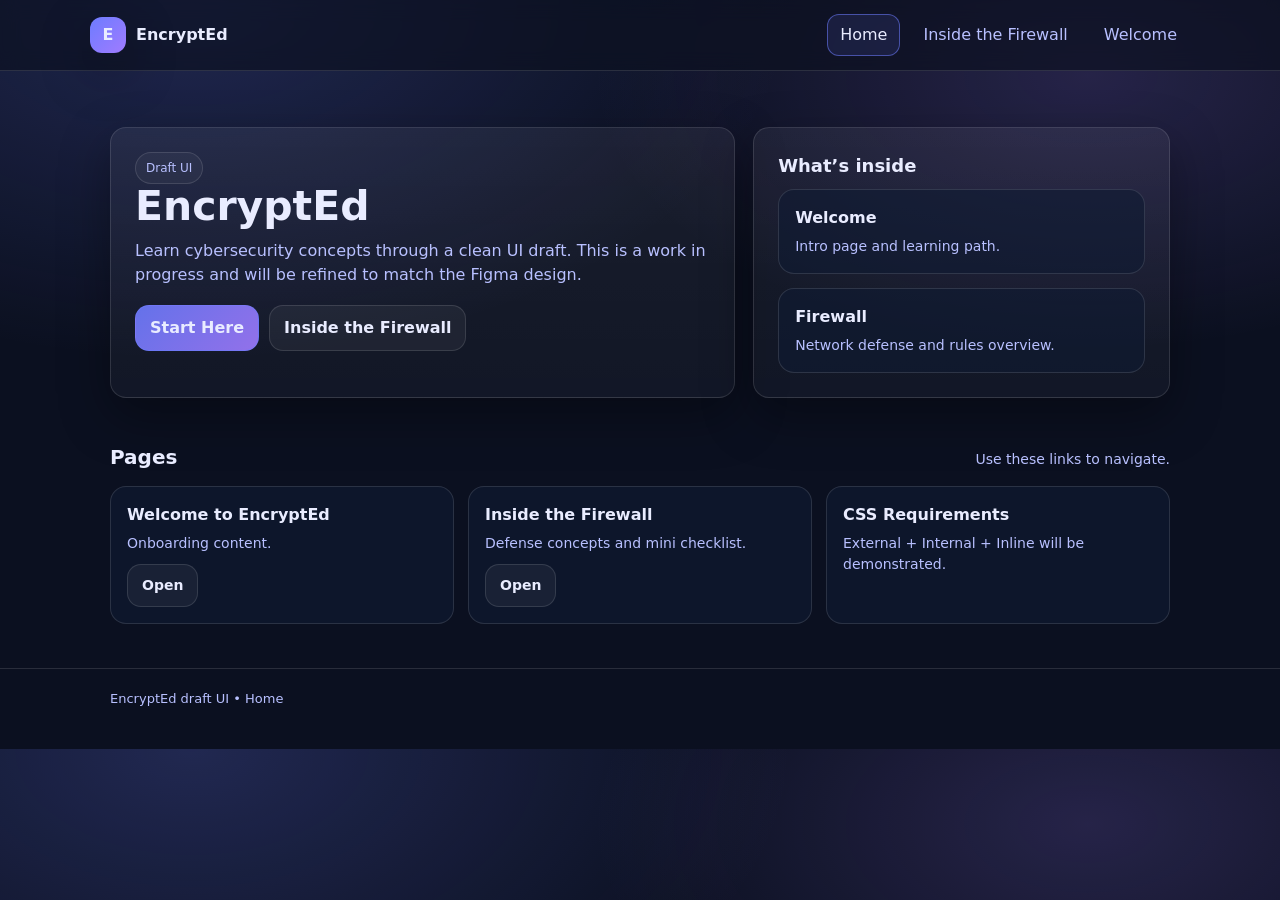
==== index.html @ 1bc4c8c1 "Add files via upload" ====
<!doctype html>
<html lang="en">
<head>
  <meta charset="utf-8">
  <meta name="viewport" content="width=device-width, initial-scale=1">
  <title>EncryptEd | Home</title>
  <link rel="stylesheet" href="Styles.css">
</head>

<body>
  <header class="site-header">
    <div class="container header-inner">
      <a class="brand" href="index.html">
        <span class="brand-badge" aria-hidden="true">E</span>
        <span>EncryptEd</span>
      </a>

      <nav class="nav" aria-label="Primary navigation">
        <a href="index.html" aria-current="page">Home</a>
        <a href="inside-firewall.html">Inside the Firewall</a>
        <a href="welcome-encrypted.html">Welcome</a>
      </nav>
    </div>
  </header>

  <main>
    <section class="hero">
      <div class="container hero-grid">
        <div class="hero-card">
          <span class="badge">Draft UI</span>
          <h1>EncryptEd</h1>
          <p>
            Learn cybersecurity concepts through a clean UI draft. This is a work in progress
            and will be refined to match the Figma design.
          </p>

          <div class="hero-actions">
            <a class="btn primary" href="welcome-encrypted.html">Start Here</a>
            <a class="btn" href="inside-firewall.html">Inside the Firewall</a>
          </div>
        </div>

        <aside class="hero-card" aria-label="Quick overview">
          <h2 style="margin:0 0 10px; font-size:18px;">What’s inside</h2>
          <div class="grid">
            <div class="card">
              <h3>Welcome</h3>
              <p>Intro page and learning path.</p>
            </div>
            <div class="card">
              <h3>Firewall</h3>
              <p>Network defense and rules overview.</p>
            </div>
          </div>
        </aside>
      </div>
    </section>

    <section class="section">
      <div class="container">
        <div class="section-title">
          <h2>Pages</h2>
          <p>Use these links to navigate.</p>
        </div>

        <div class="grid cols-3">
          <article class="card">
            <h3>Welcome to EncryptEd</h3>
            <p>Onboarding content.</p>
            <p style="margin-top:10px;"><a class="btn" href="welcome-encrypted.html">Open</a></p>
          </article>

          <article class="card">
            <h3>Inside the Firewall</h3>
            <p>Defense concepts and mini checklist.</p>
            <p style="margin-top:10px;"><a class="btn" href="inside-firewall.html">Open</a></p>
          </article>

          <article class="card">
            <h3>CSS Requirements</h3>
            <p>External + Internal + Inline will be demonstrated.</p>
          </article>
        </div>
      </div>
    </section>
  </main>

  <footer class="site-footer">
    <div class="container">
      <p style="margin:0;">EncryptEd draft UI • Home</p>
    </div>
  </footer>
</body>
</html>
---- Styles.css ----
:root{
  --bg:#0b1020;
  --panel:#101a33;
  --text:#e9ecff;
  --muted:#b8c0ff;
  --border:rgba(255,255,255,.12);
  --primary:#6d7cff;
  --primary2:#a07bff;
  --radius:16px;
  --shadow:0 18px 50px rgba(0,0,0,.35);
  --container:1100px;
}

*{box-sizing:border-box}
html{color-scheme:dark}
body{
  margin:0;
  font-family:system-ui,-apple-system,Segoe UI,Roboto,Helvetica,Arial,sans-serif;
  background:
    radial-gradient(1000px 600px at 15% 0%, rgba(109,124,255,.22), transparent 60%),
    radial-gradient(900px 500px at 85% 10%, rgba(160,123,255,.18), transparent 55%),
    var(--bg);
  color:var(--text);
  line-height:1.5;
}

a{color:inherit}
img{max-width:100%;height:auto}

.container{max-width:var(--container);margin:0 auto;padding:0 20px}

.site-header{
  position:sticky;top:0;z-index:50;
  backdrop-filter:blur(10px);
  background:rgba(11,16,32,.65);
  border-bottom:1px solid var(--border);
}
.header-inner{
  display:flex;align-items:center;justify-content:space-between;
  padding:14px 0;gap:16px;
}
.brand{
  display:inline-flex;align-items:center;gap:10px;
  text-decoration:none;font-weight:800;
}
.brand-badge{
  width:36px;height:36px;border-radius:12px;
  display:grid;place-items:center;
  background:linear-gradient(135deg,var(--primary),var(--primary2));
  box-shadow:var(--shadow);
  font-weight:900;
}

.nav{display:flex;flex-wrap:wrap;gap:10px;align-items:center}
.nav a{
  text-decoration:none;padding:8px 12px;border-radius:12px;
  border:1px solid transparent;color:var(--muted);
}
.nav a:hover,.nav a:focus{color:var(--text);border-color:var(--border);outline:none}
.nav a[aria-current="page"]{
  color:var(--text);
  border-color:rgba(109,124,255,.55);
  background:rgba(109,124,255,.12);
}

.hero{padding:56px 0 26px}
.hero-grid{
  display:grid;grid-template-columns:1.2fr .8fr;
  gap:18px;align-items:stretch;
}
.hero-card{
  border:1px solid var(--border);
  border-radius:var(--radius);
  box-shadow:var(--shadow);
  padding:24px;
  background:linear-gradient(180deg, rgba(255,255,255,.06), rgba(255,255,255,.03));
}
.hero h1{margin:0 0 10px;font-size:clamp(28px,3.2vw,44px);line-height:1.1}
.hero p{margin:0 0 18px;color:var(--muted)}
.hero-actions{display:flex;flex-wrap:wrap;gap:10px;margin-top:14px}

.btn{
  display:inline-flex;align-items:center;justify-content:center;gap:8px;
  padding:10px 14px;border-radius:14px;
  border:1px solid var(--border);
  background:rgba(255,255,255,.05);
  color:var(--text);
  text-decoration:none;
  font-weight:700;
}
.btn:hover{background:rgba(255,255,255,.08)}
.btn.primary{
  border-color:rgba(109,124,255,.55);
  background:linear-gradient(135deg, rgba(109,124,255,.9), rgba(160,123,255,.9));
}
.btn.primary:hover{filter:brightness(1.05)}
.btn.ghost{background:transparent}

.section{padding:18px 0 44px}
.section-title{
  display:flex;align-items:baseline;justify-content:space-between;
  gap:16px;margin-bottom:14px;
}
.section-title h2{margin:0;font-size:20px}
.section-title p{margin:0;color:var(--muted);font-size:14px}

.grid{display:grid;gap:14px}
.grid.cols-3{grid-template-columns:repeat(3,minmax(0,1fr))}
.grid.cols-2{grid-template-columns:repeat(2,minmax(0,1fr))}

.card{
  border:1px solid var(--border);
  background:rgba(16,26,51,.62);
  border-radius:var(--radius);
  padding:16px;
}
.card h3{margin:0 0 6px;font-size:16px}
.card p{margin:0;color:var(--muted);font-size:14px}

.badge{
  display:inline-flex;align-items:center;gap:8px;
  padding:6px 10px;border-radius:999px;
  border:1px solid var(--border);
  font-size:12px;color:var(--muted);
  background:rgba(255,255,255,.04);
}

.clean-list{margin:10px 0 0;padding-left:18px;color:var(--muted)}
.clean-list li{margin:6px 0}

.hr{border:none;border-top:1px solid var(--border);margin:16px 0}

.site-footer{
  border-top:1px solid var(--border);
  padding:20px 0 40px;
  color:var(--muted);
  font-size:13px;
}

@media (max-width:900px){
  .hero-grid{grid-template-columns:1fr}
  .grid.cols-3{grid-template-columns:1fr}
  .grid.cols-2{grid-template-columns:1fr}
}
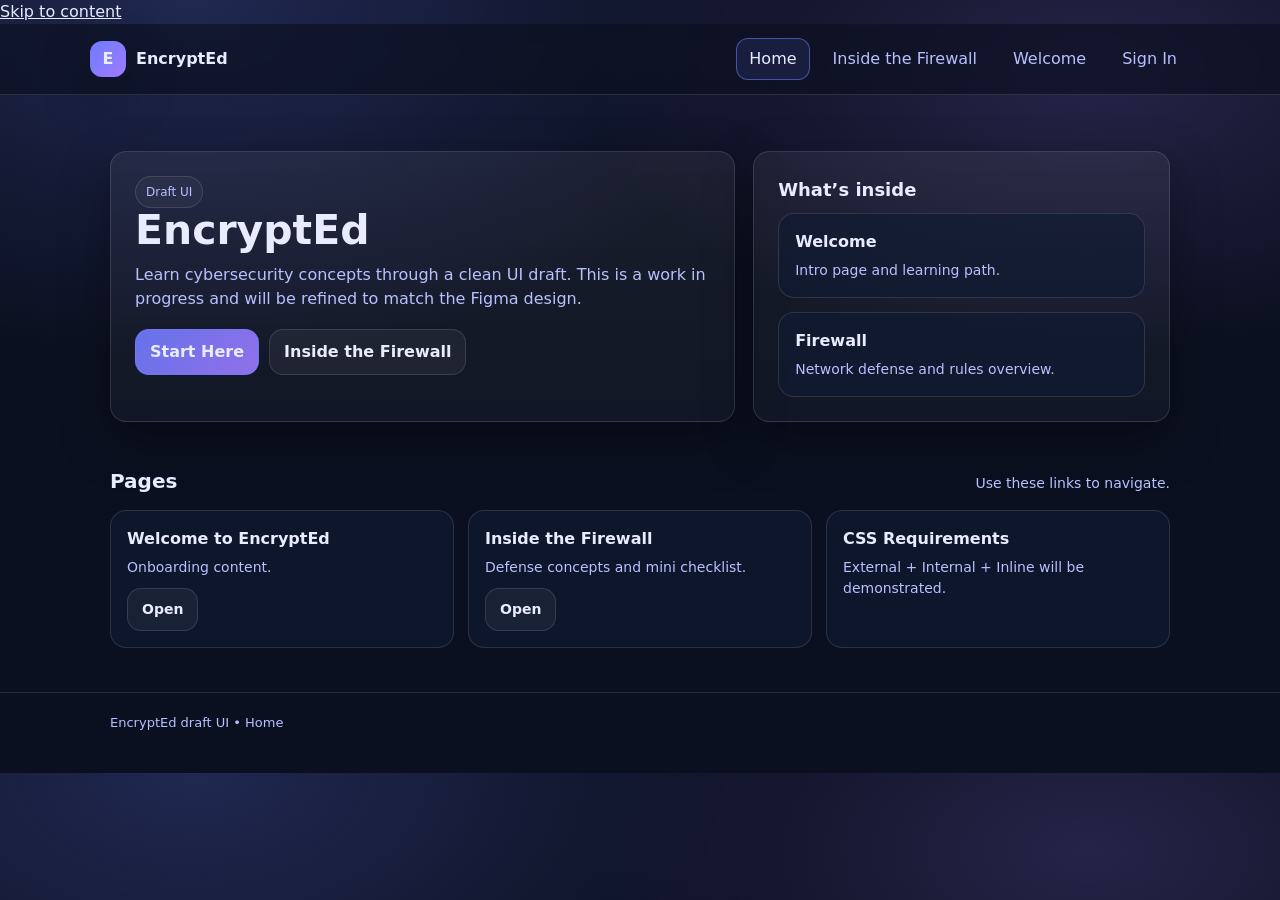
==== commit 17b0ac4f: "Add files via upload" ====
--- a/index.html
+++ b/index.html
@@ -1,6 +1,7 @@
 <!doctype html>
 <html lang="en">
 <head>
+  <!-- Author: Andrew Jackson Darragh -->
   <meta charset="utf-8">
   <meta name="viewport" content="width=device-width, initial-scale=1">
   <title>EncryptEd | Home</title>
@@ -8,6 +9,7 @@
 </head>
 
 <body>
+  <a class="skip-link" href="#main">Skip to content</a>
   <header class="site-header">
     <div class="container header-inner">
       <a class="brand" href="index.html">
@@ -19,11 +21,12 @@
         <a href="index.html" aria-current="page">Home</a>
         <a href="inside-firewall.html">Inside the Firewall</a>
         <a href="welcome-encrypted.html">Welcome</a>
+        <a href="sign-in.html" class="nav-cta">Sign In</a>
       </nav>
     </div>
   </header>
 
-  <main>
+  <main id="main">
     <section class="hero">
       <div class="container hero-grid">
         <div class="hero-card">
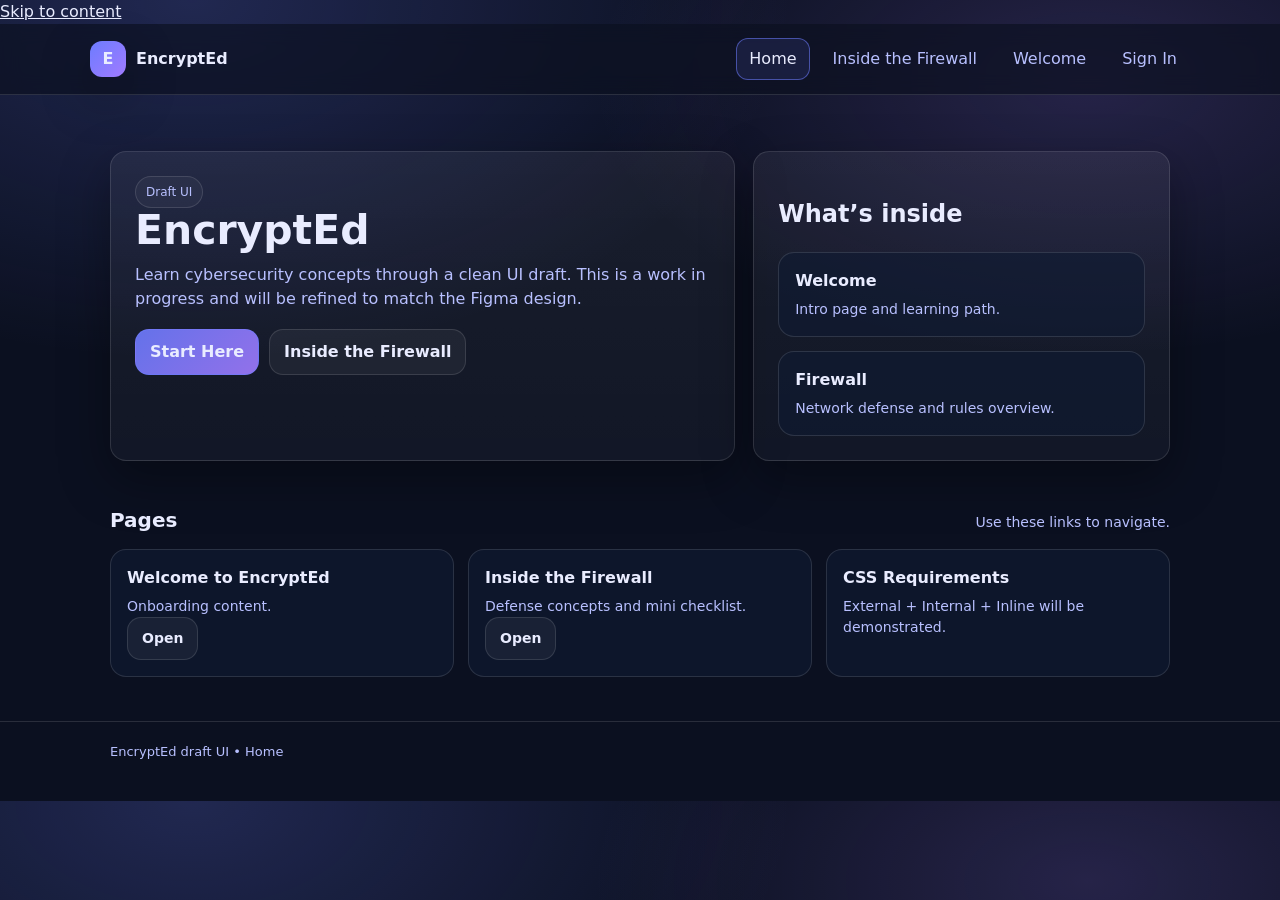
==== commit 1960493d: "Update index.html" ====
--- a/index.html
+++ b/index.html
@@ -44,7 +44,7 @@
         </div>
 
         <aside class="hero-card" aria-label="Quick overview">
-          <h2 style="margin:0 0 10px; font-size:18px;">What’s inside</h2>
+          <h2 class="panel-title">What’s inside</h2>
           <div class="grid">
             <div class="card">
               <h3>Welcome</h3>
@@ -70,13 +70,13 @@
           <article class="card">
             <h3>Welcome to EncryptEd</h3>
             <p>Onboarding content.</p>
-            <p style="margin-top:10px;"><a class="btn" href="welcome-encrypted.html">Open</a></p>
+            <p class="card-action"><a class="btn" href="welcome-encrypted.html">Open</a></p>
           </article>
 
           <article class="card">
             <h3>Inside the Firewall</h3>
             <p>Defense concepts and mini checklist.</p>
-            <p style="margin-top:10px;"><a class="btn" href="inside-firewall.html">Open</a></p>
+            <p class="card-action"><a class="btn" href="inside-firewall.html">Open</a></p>
           </article>
 
           <article class="card">
